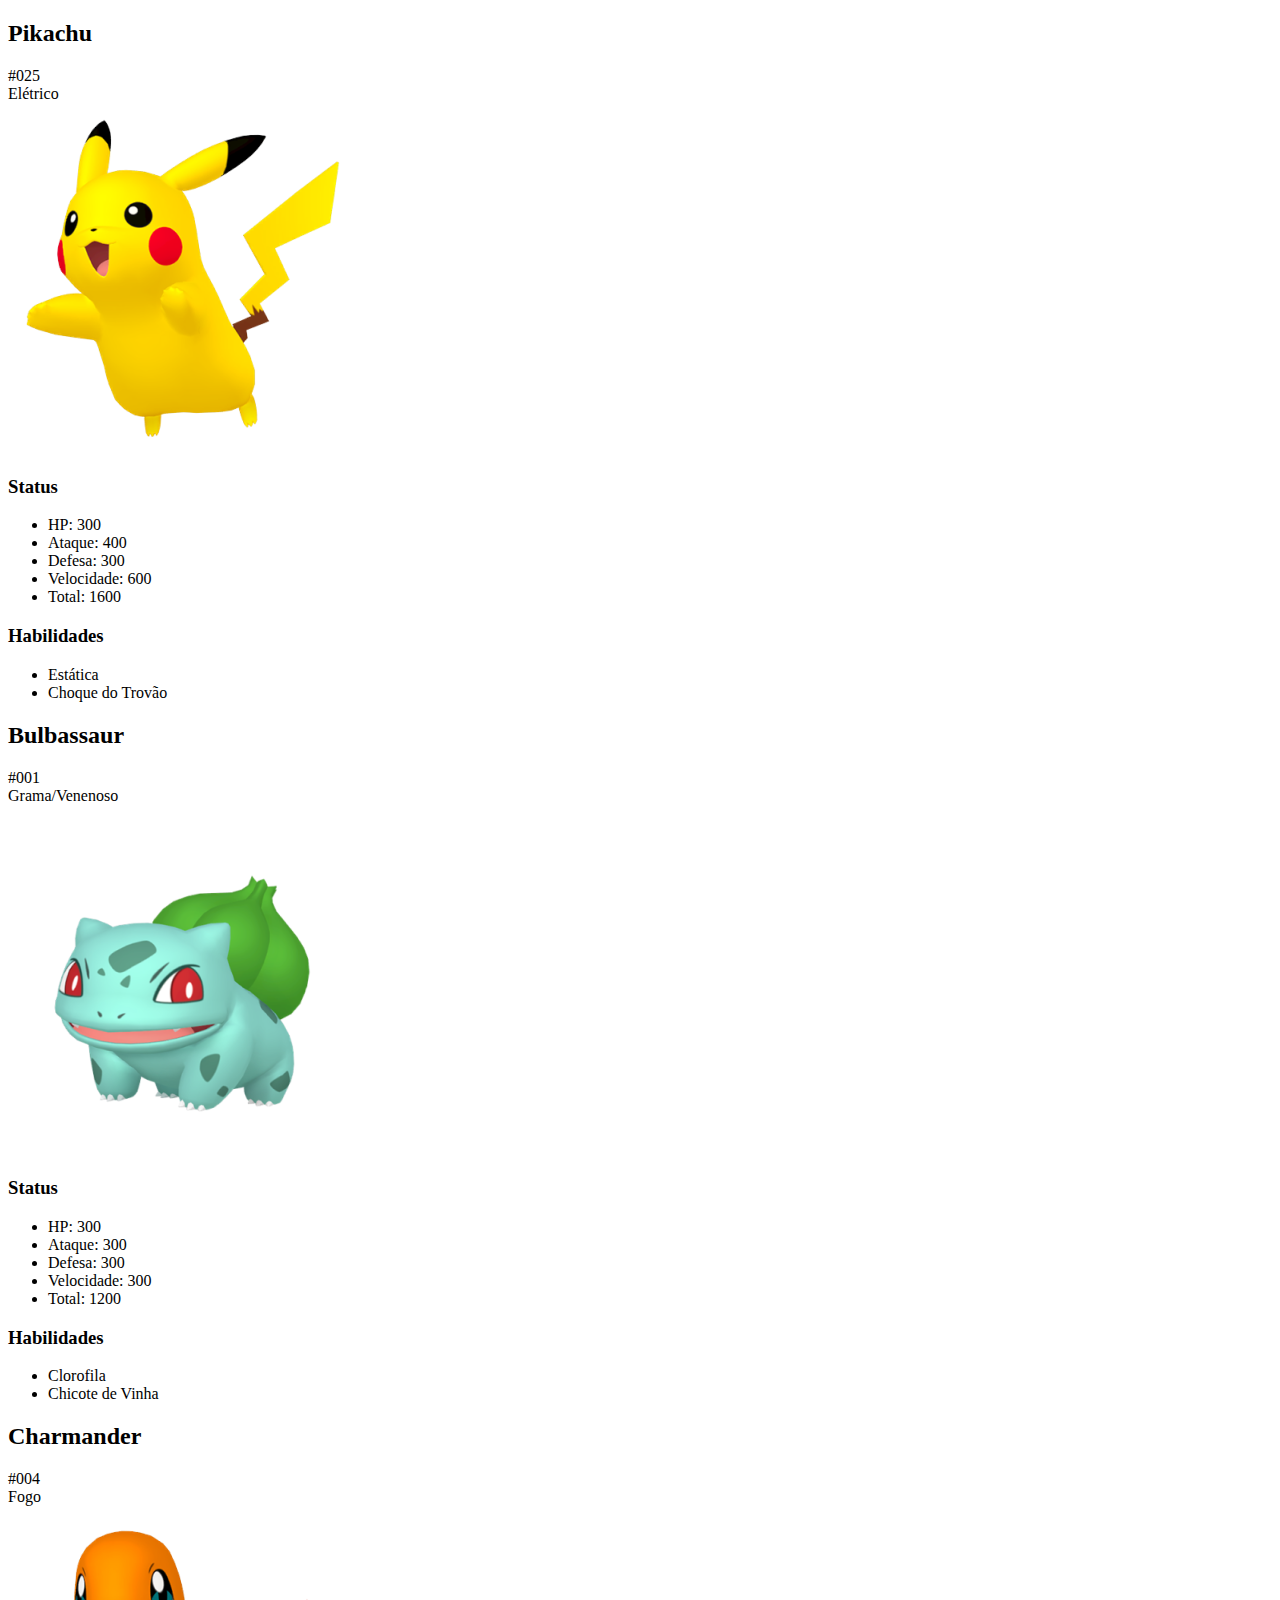
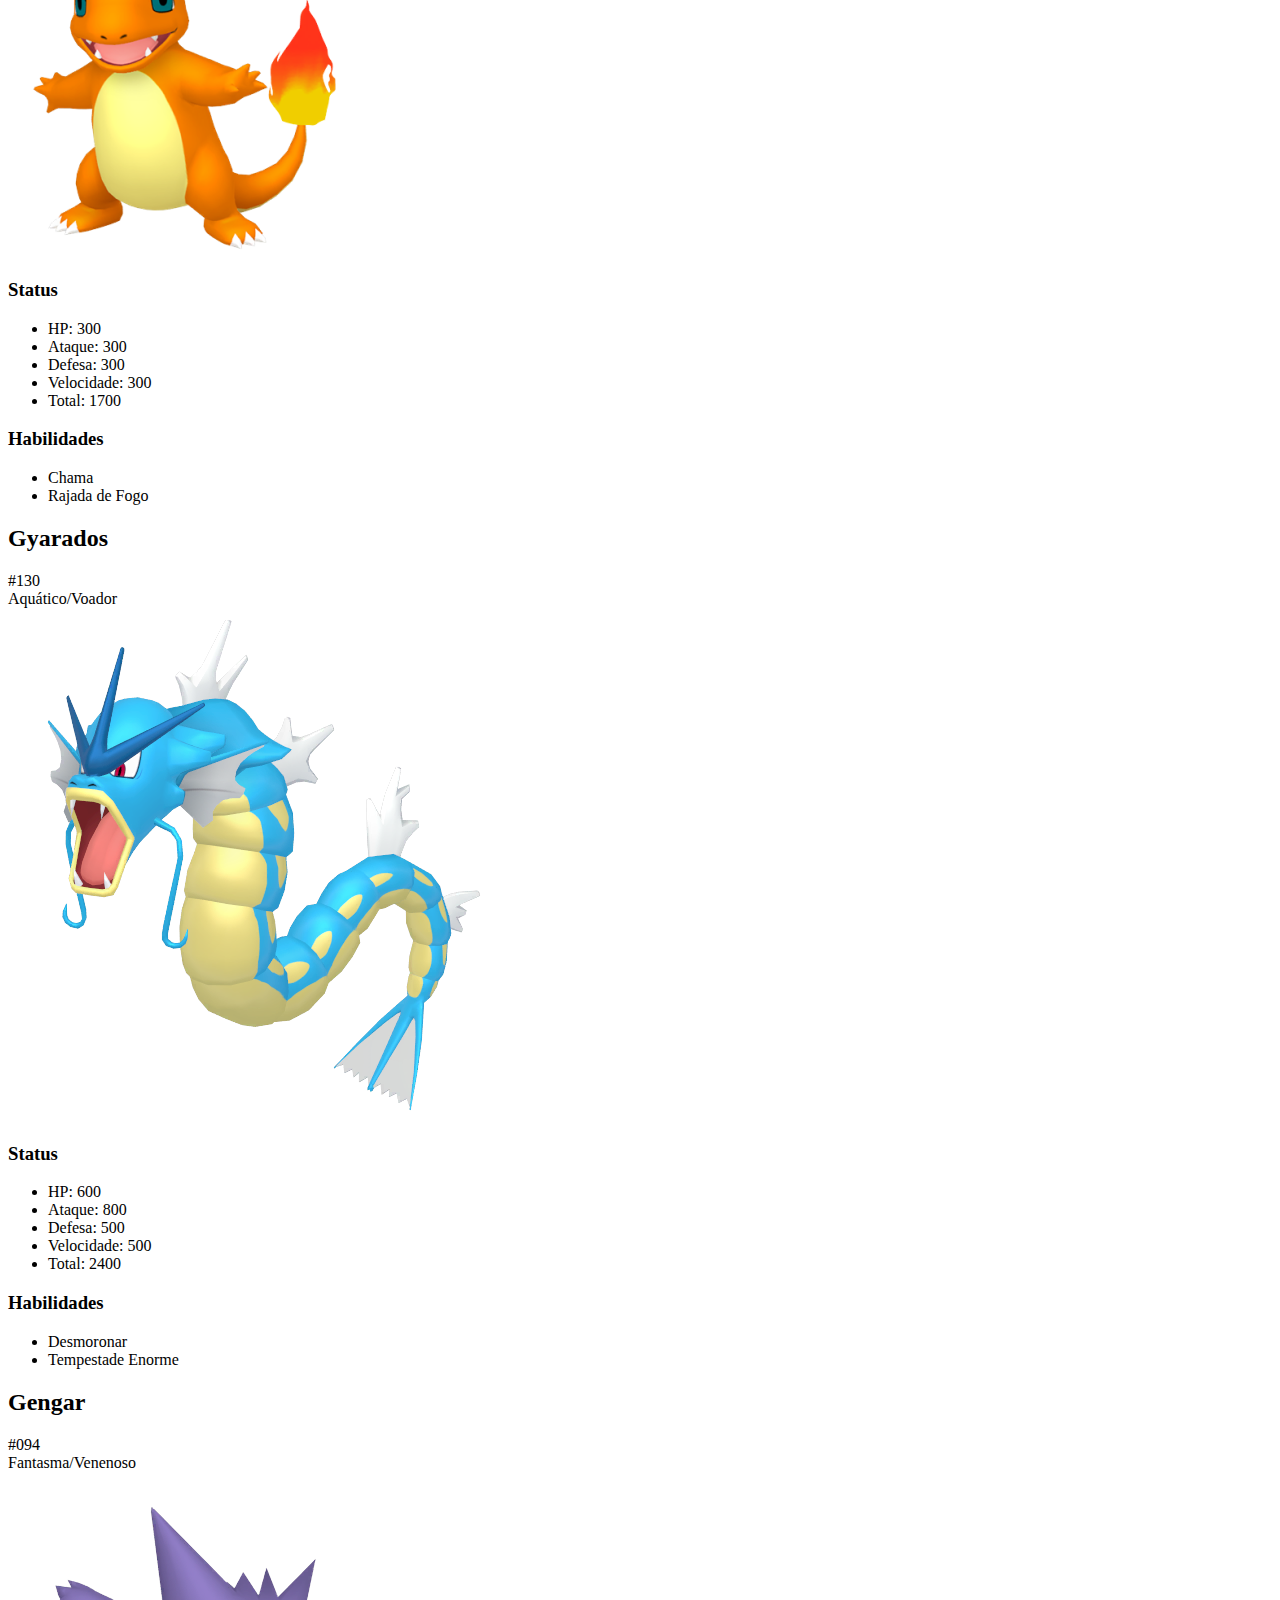
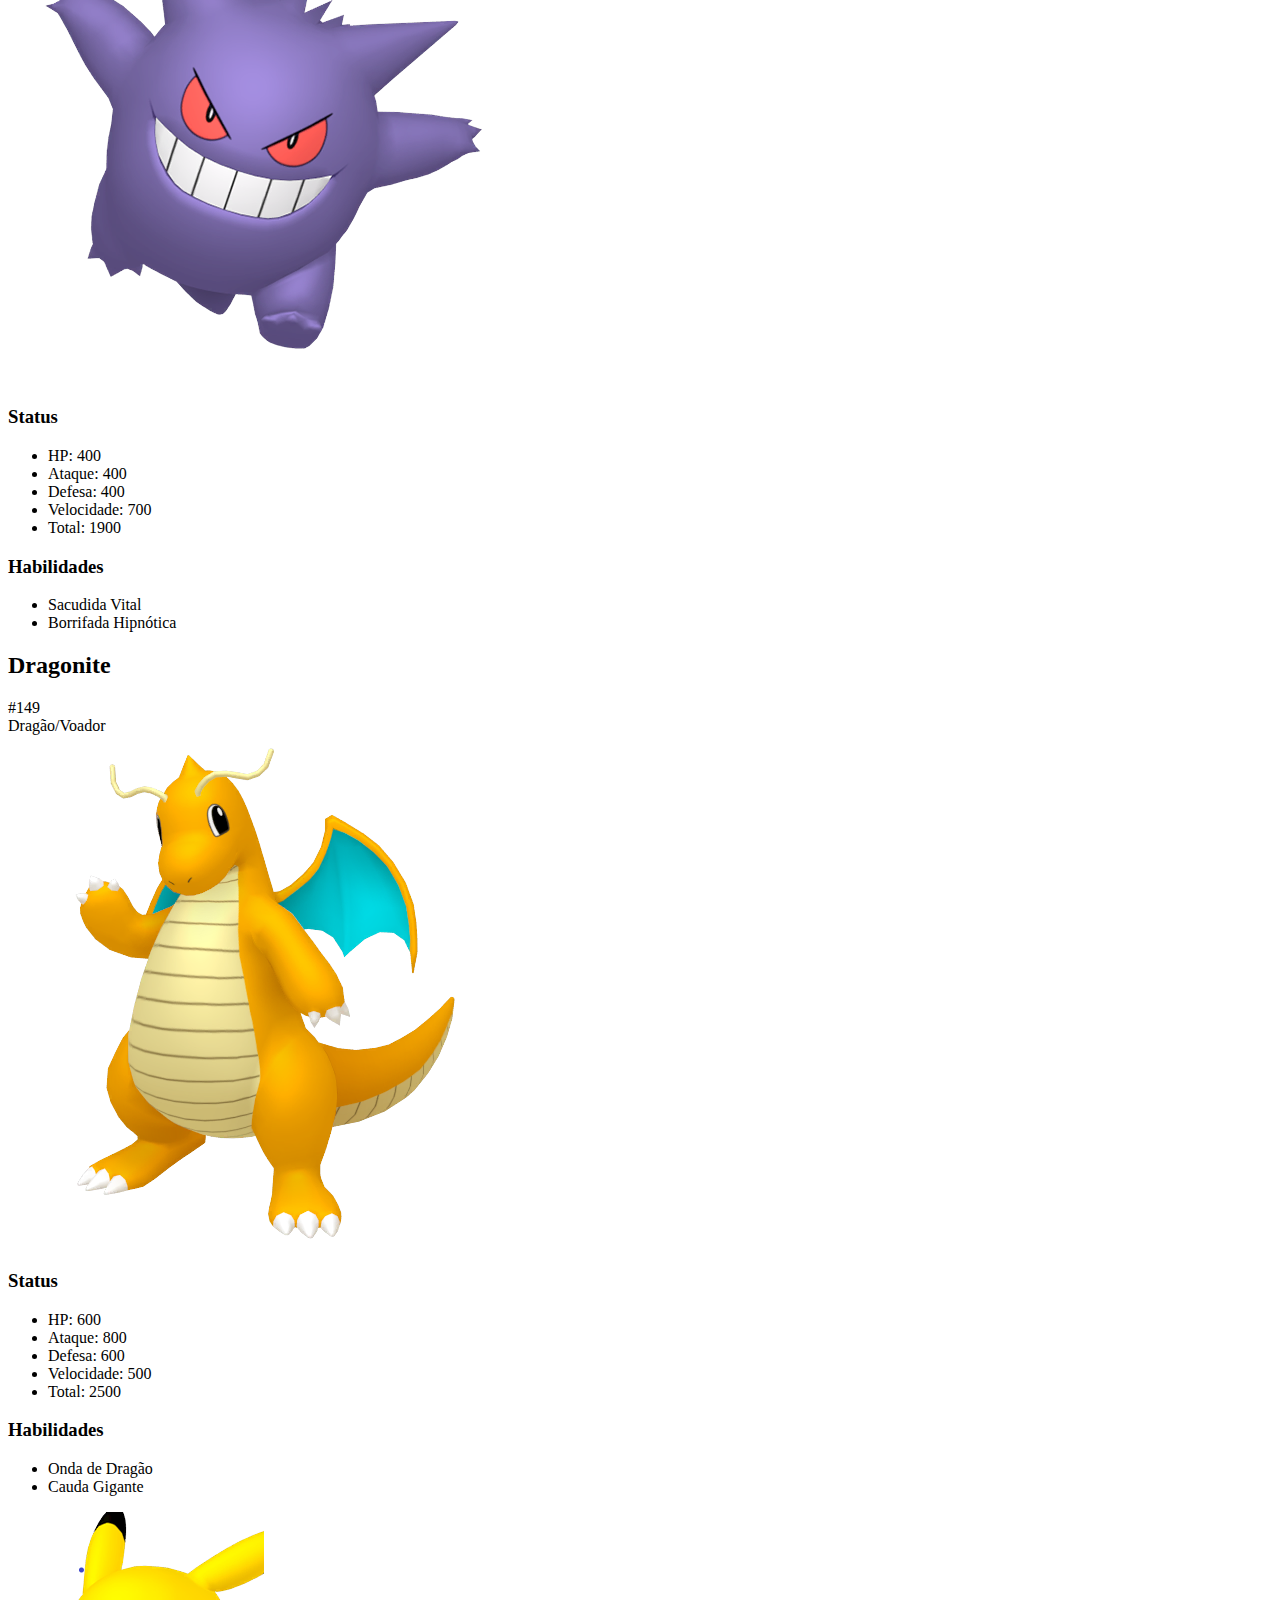
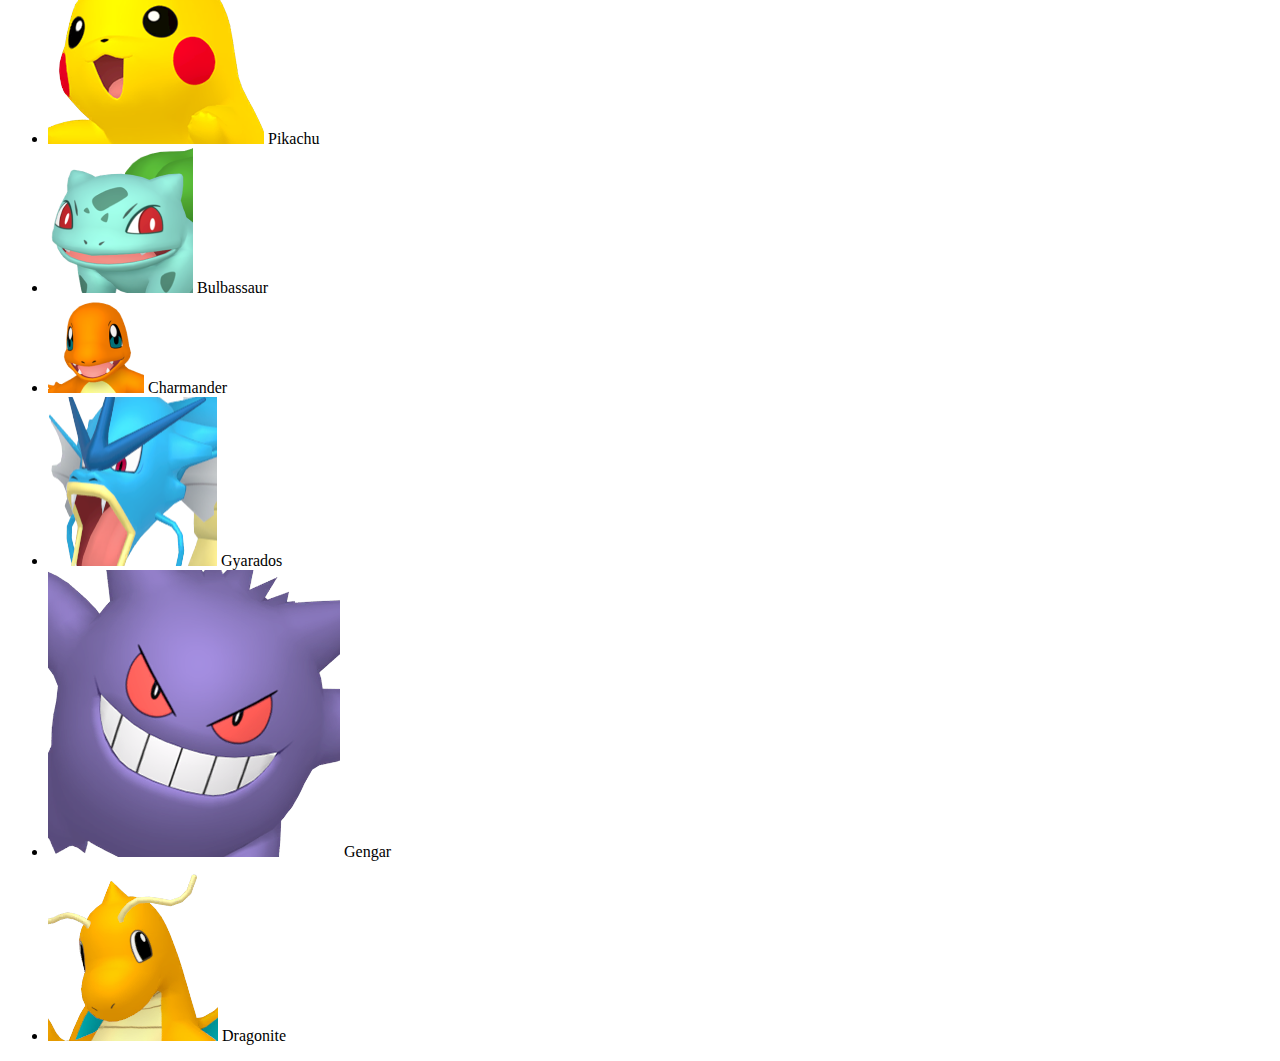
==== Pokedex/index.html @ 98654b88 "Atualizando repositório" ====
<!DOCTYPE html>
<html lang="pt-BR">

<head>
    <meta charset="UTF-8">
    <meta name="viewport" content="width=device-width, initial-scale=1.0">
    <title>Pokedex - Winter</title>
</head>

<body>
    <main>
        <div class="pokedex">
            <div class="cartoes-pokemon">
                <div class="cartao-pokemon">
                    <div class="cartao-topo">
                        <div class="detalhes">
                            <h2 class="nome">Pikachu</h2>
                            <span>#025</span>
                        </div>
                        <span class="tipo">Elétrico</span>

                        <div class="cartao-imagem">
                            <img src="scr/imagens/pikachu.png" alt="Imagem do Pikachu">
                        </div>
                        <div class="cartao-informacoes">
                            <div class="status">
                                <h3>Status</h3>
                                <ul>
                                    <li>HP: 300</li>
                                    <li>Ataque: 400</li>
                                    <li>Defesa: 300</li>
                                    <li>Velocidade: 600</li>
                                    <li>Total: 1600</li>
                                </ul>
                            </div>
                            <div class="habilidades">
                                <h3>Habilidades</h3>
                                <ul>
                                    <li>Estática</li>
                                    <li>Choque do Trovão</li>
                                </ul>
                            </div>
                        </div>
                    </div>
                </div>

                <div class="cartao-pokemon">
                    <div class="cartao-topo">
                        <div class="detalhes">
                            <h2 class="nome">Bulbassaur</h2>
                            <span>#001</span>
                        </div>
                        <span class="tipo">Grama/Venenoso</span>

                        <div class="cartao-imagem">
                            <img src="scr/imagens/bulbasaur.png" alt="Imagem do Bulbassaur">
                        </div>
                        <div class="cartao-informacoes">
                            <div class="status">
                                <h3>Status</h3>
                                <ul>
                                    <li>HP: 300</li>
                                    <li>Ataque: 300</li>
                                    <li>Defesa: 300</li>
                                    <li>Velocidade: 300</li>
                                    <li>Total: 1200</li>
                                </ul>
                            </div>
                            <div class="habilidades">
                                <h3>Habilidades</h3>
                                <ul>
                                    <li>Clorofila</li>
                                    <li>Chicote de Vinha</li>
                                </ul>
                            </div>
                        </div>
                    </div>
                </div>

                <div class="cartao-pokemon">
                    <div class="cartao-topo">
                        <div class="detalhes">
                            <h2 class="nome">Charmander</h2>
                            <span>#004</span>
                        </div>
                        <span class="tipo">Fogo</span>

                        <div class="cartao-imagem">
                            <img src="scr/imagens/charmander.png" alt="Imagem do Charmander">
                        </div>
                        <div class="cartao-informacoes">
                            <div class="status">
                                <h3>Status</h3>
                                <ul>
                                    <li>HP: 300</li>
                                    <li>Ataque: 300</li>
                                    <li>Defesa: 300</li>
                                    <li>Velocidade: 300</li>
                                    <li>Total: 1700</li>
                                </ul>
                            </div>
                            <div class="habilidades">
                                <h3>Habilidades</h3>
                                <ul>
                                    <li>Chama</li>
                                    <li>Rajada de Fogo</li>
                                </ul>
                            </div>
                        </div>
                    </div>
                </div>

                <div class="cartao-pokemon">
                    <div class="cartao-topo">
                        <div class="detalhes">
                            <h2 class="nome">Gyarados</h2>
                            <span>#130</span>
                        </div>
                        <span class="tipo">Aquático/Voador</span>

                        <div class="cartao-imagem">
                            <img src="scr/imagens/gyarados.png" alt="Imagem do Gyarados">
                        </div>
                        <div class="cartao-informacoes">
                            <div class="status">
                                <h3>Status</h3>
                                <ul>
                                    <li>HP: 600</li>
                                    <li>Ataque: 800</li>
                                    <li>Defesa: 500</li>
                                    <li>Velocidade: 500</li>
                                    <li>Total: 2400</li>
                                </ul>
                            </div>
                            <div class="habilidades">
                                <h3>Habilidades</h3>
                                <ul>
                                    <li>Desmoronar</li>
                                    <li>Tempestade Enorme</li>
                                </ul>
                            </div>
                        </div>
                    </div>

                </div>

                <div class="cartao-pokemon">
                    <div class="cartao-topo">
                        <div class="detalhes">
                            <h2 class="nome">Gengar</h2>
                            <span>#094</span>
                        </div>
                        <span class="tipo">Fantasma/Venenoso</span>

                        <div class="cartao-imagem">
                            <img src="scr/imagens/gengar.png" alt="Imagem do Gengar">
                        </div>
                        <div class="cartao-informacoes">
                            <div class="status">
                                <h3>Status</h3>
                                <ul>
                                    <li>HP: 400</li>
                                    <li>Ataque: 400</li>
                                    <li>Defesa: 400</li>
                                    <li>Velocidade: 700</li>
                                    <li>Total: 1900</li>
                                </ul>
                            </div>
                            <div class="habilidades">
                                <h3>Habilidades</h3>
                                <ul>
                                    <li>Sacudida Vital</li>
                                    <li>Borrifada Hipnótica</li>
                                </ul>
                            </div>
                        </div>
                    </div>
                </div>

                <div class="cartao-pokemon">
                    <div class="cartao-topo">
                        <div class="detalhes">
                            <h2 class="nome">Dragonite</h2>
                            <span>#149</span>
                        </div>
                        <span class="tipo">Dragão/Voador</span>

                        <div class="cartao-imagem">
                            <img src="scr/imagens/dragonite.png" alt="Imagem do Dragonite">
                        </div>
                        <div class="cartao-informacoes">
                            <div class="status">
                                <h3>Status</h3>
                                <ul>
                                    <li>HP: 600</li>
                                    <li>Ataque: 800</li>
                                    <li>Defesa: 600</li>
                                    <li>Velocidade: 500</li>
                                    <li>Total: 2500</li>
                                </ul>
                            </div>
                            <div class="habilidades">
                                <h3>Habilidades</h3>
                                <ul>
                                    <li>Onda de Dragão</li>
                                    <li>Cauda Gigante</li>
                                </ul>
                            </div>
                        </div>
                    </div>
                </div>
            </div>

            <nav class="listagem">
                <ul>
                    <li class="pokemon">
                        <img src="scr/imagens/cabeca-pikachu.png" alt="Cabeça do Pikachu">
                        <span>Pikachu</span>
                    </li>
                    <li class="pokemon">
                        <img src="scr/imagens/cabeca-bulbasaur.png" alt="Cabeça do Bulbassaur">
                        <span>Bulbassaur</span>
                    </li>
                    <li class="pokemon">
                        <img src="scr/imagens/cabeca-charmander.png" alt="Cabeça do Charmander">
                        <span>Charmander</span>
                    </li>
                    <li class="pokemon">
                        <img src="scr/imagens/cabeca-gyarados.png" alt="Cabeça do Gyarados">
                        <span>Gyarados</span>
                    </li>
                    <li class="pokemon">
                        <img src="scr/imagens/cabeca-gengar.png" alt="Cabeça do Gengar">
                        <span>Gengar</span>
                    </li>
                    <li class="pokemon">
                        <img src="scr/imagens/cabeca-dragonite.png" alt="Cabeça do Dragonite">
                        <span>Dragonite</span>
                    </li>
                </ul>
            </nav>
        </div>
    </main>
</body>

</html>
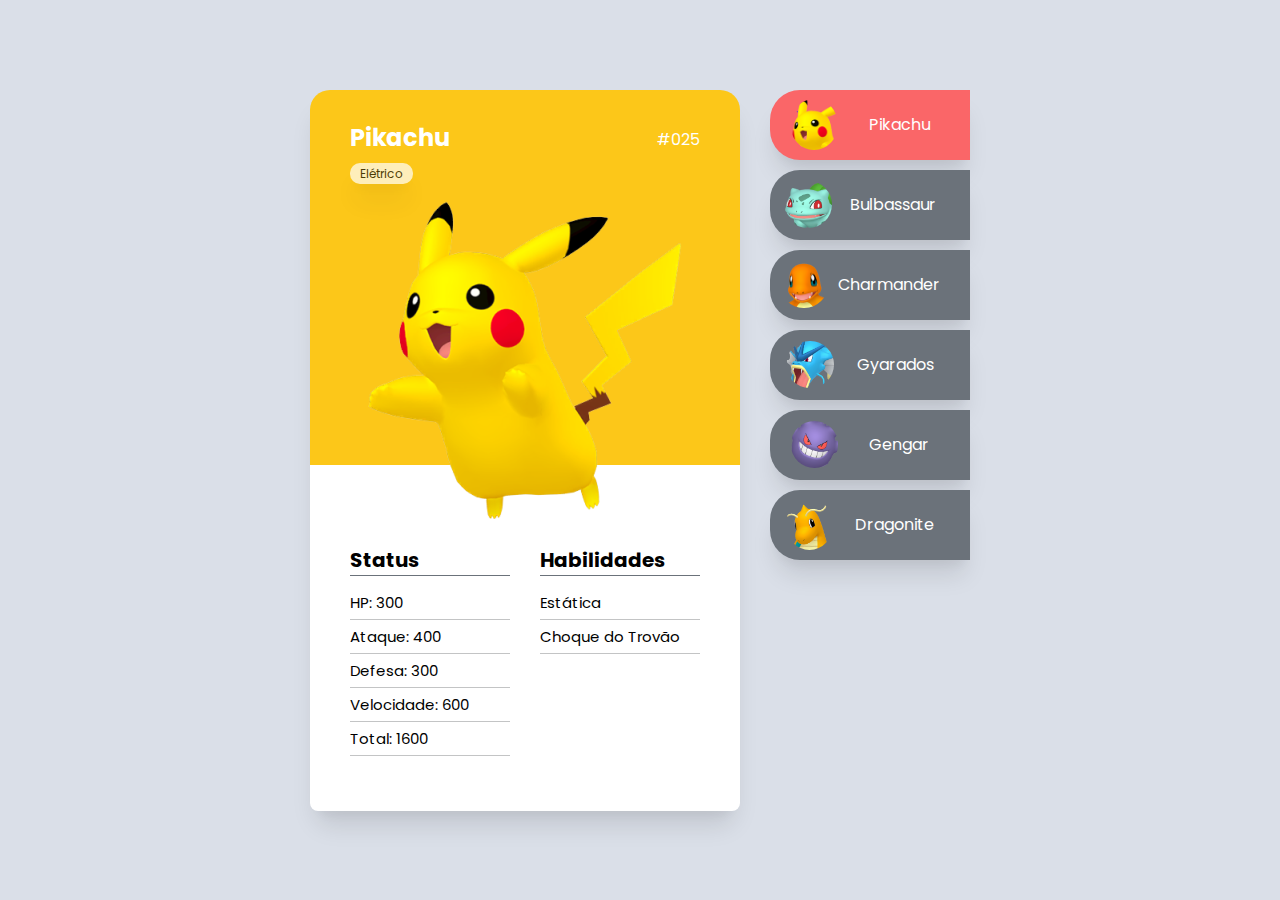
==== commit f4405e55: "Colocando CSS na Pokedex" ====
--- a/Pokedex/index.html
+++ b/Pokedex/index.html
@@ -5,13 +5,22 @@
     <meta charset="UTF-8">
     <meta name="viewport" content="width=device-width, initial-scale=1.0">
     <title>Pokedex - Winter</title>
+    <link rel="stylesheet" href="scr/css/reset.css">
+    <link rel="stylesheet" href="scr/css/global.css">
+    <link rel="stylesheet" href="scr/css/cartao.css">
+    <link rel="stylesheet" href="scr/css/listagem.css">
+    <link rel="stylesheet" href="scr/css/responsivo.css">
+
+    <link rel="preconnect" href="https://fonts.googleapis.com">
+    <link rel="preconnect" href="https://fonts.gstatic.com" crossorigin>
+    <link href="https://fonts.googleapis.com/css2?family=Poppins:wght@300;500;800&display=swap" rel="stylesheet">
 </head>
 
 <body>
     <main>
         <div class="pokedex">
             <div class="cartoes-pokemon">
-                <div class="cartao-pokemon">
+                <div class="cartao-pokemon aberto tipo-eletrico">
                     <div class="cartao-topo">
                         <div class="detalhes">
                             <h2 class="nome">Pikachu</h2>
@@ -22,29 +31,29 @@
                         <div class="cartao-imagem">
                             <img src="scr/imagens/pikachu.png" alt="Imagem do Pikachu">
                         </div>
-                        <div class="cartao-informacoes">
-                            <div class="status">
-                                <h3>Status</h3>
-                                <ul>
-                                    <li>HP: 300</li>
-                                    <li>Ataque: 400</li>
-                                    <li>Defesa: 300</li>
-                                    <li>Velocidade: 600</li>
-                                    <li>Total: 1600</li>
-                                </ul>
-                            </div>
-                            <div class="habilidades">
-                                <h3>Habilidades</h3>
-                                <ul>
-                                    <li>Estática</li>
-                                    <li>Choque do Trovão</li>
-                                </ul>
-                            </div>
-                        </div>
-                    </div>
-                </div>
-
-                <div class="cartao-pokemon">
+                    </div>
+                    <div class="cartao-informacoes">
+                        <div class="status">
+                            <h3>Status</h3>
+                            <ul>
+                                <li>HP: 300</li>
+                                <li>Ataque: 400</li>
+                                <li>Defesa: 300</li>
+                                <li>Velocidade: 600</li>
+                                <li>Total: 1600</li>
+                            </ul>
+                        </div>
+                        <div class="habilidades">
+                            <h3>Habilidades</h3>
+                            <ul>
+                                <li>Estática</li>
+                                <li>Choque do Trovão</li>
+                            </ul>
+                        </div>
+                    </div>
+                </div>
+
+                <div class="cartao-pokemon tipo-grama">
                     <div class="cartao-topo">
                         <div class="detalhes">
                             <h2 class="nome">Bulbassaur</h2>
@@ -55,29 +64,29 @@
                         <div class="cartao-imagem">
                             <img src="scr/imagens/bulbasaur.png" alt="Imagem do Bulbassaur">
                         </div>
-                        <div class="cartao-informacoes">
-                            <div class="status">
-                                <h3>Status</h3>
-                                <ul>
-                                    <li>HP: 300</li>
-                                    <li>Ataque: 300</li>
-                                    <li>Defesa: 300</li>
-                                    <li>Velocidade: 300</li>
-                                    <li>Total: 1200</li>
-                                </ul>
-                            </div>
-                            <div class="habilidades">
-                                <h3>Habilidades</h3>
-                                <ul>
-                                    <li>Clorofila</li>
-                                    <li>Chicote de Vinha</li>
-                                </ul>
-                            </div>
-                        </div>
-                    </div>
-                </div>
-
-                <div class="cartao-pokemon">
+                    </div>
+                    <div class="cartao-informacoes">
+                        <div class="status">
+                            <h3>Status</h3>
+                            <ul>
+                                <li>HP: 300</li>
+                                <li>Ataque: 300</li>
+                                <li>Defesa: 300</li>
+                                <li>Velocidade: 300</li>
+                                <li>Total: 1200</li>
+                            </ul>
+                        </div>
+                        <div class="habilidades">
+                            <h3>Habilidades</h3>
+                            <ul>
+                                <li>Clorofila</li>
+                                <li>Chicote de Vinha</li>
+                            </ul>
+                        </div>
+                    </div>
+                </div>
+
+                <div class="cartao-pokemon tipo-fogo">
                     <div class="cartao-topo">
                         <div class="detalhes">
                             <h2 class="nome">Charmander</h2>
@@ -88,29 +97,29 @@
                         <div class="cartao-imagem">
                             <img src="scr/imagens/charmander.png" alt="Imagem do Charmander">
                         </div>
-                        <div class="cartao-informacoes">
-                            <div class="status">
-                                <h3>Status</h3>
-                                <ul>
-                                    <li>HP: 300</li>
-                                    <li>Ataque: 300</li>
-                                    <li>Defesa: 300</li>
-                                    <li>Velocidade: 300</li>
-                                    <li>Total: 1700</li>
-                                </ul>
-                            </div>
-                            <div class="habilidades">
-                                <h3>Habilidades</h3>
-                                <ul>
-                                    <li>Chama</li>
-                                    <li>Rajada de Fogo</li>
-                                </ul>
-                            </div>
-                        </div>
-                    </div>
-                </div>
-
-                <div class="cartao-pokemon">
+                    </div>
+                    <div class="cartao-informacoes">
+                        <div class="status">
+                            <h3>Status</h3>
+                            <ul>
+                                <li>HP: 300</li>
+                                <li>Ataque: 300</li>
+                                <li>Defesa: 300</li>
+                                <li>Velocidade: 300</li>
+                                <li>Total: 1700</li>
+                            </ul>
+                        </div>
+                        <div class="habilidades">
+                            <h3>Habilidades</h3>
+                            <ul>
+                                <li>Chama</li>
+                                <li>Rajada de Fogo</li>
+                            </ul>
+                        </div>
+                    </div>
+                </div>
+
+                <div class="cartao-pokemon tipo-agua">
                     <div class="cartao-topo">
                         <div class="detalhes">
                             <h2 class="nome">Gyarados</h2>
@@ -121,30 +130,30 @@
                         <div class="cartao-imagem">
                             <img src="scr/imagens/gyarados.png" alt="Imagem do Gyarados">
                         </div>
-                        <div class="cartao-informacoes">
-                            <div class="status">
-                                <h3>Status</h3>
-                                <ul>
-                                    <li>HP: 600</li>
-                                    <li>Ataque: 800</li>
-                                    <li>Defesa: 500</li>
-                                    <li>Velocidade: 500</li>
-                                    <li>Total: 2400</li>
-                                </ul>
-                            </div>
-                            <div class="habilidades">
-                                <h3>Habilidades</h3>
-                                <ul>
-                                    <li>Desmoronar</li>
-                                    <li>Tempestade Enorme</li>
-                                </ul>
-                            </div>
-                        </div>
-                    </div>
-
-                </div>
-
-                <div class="cartao-pokemon">
+                    </div>
+                    <div class="cartao-informacoes">
+                        <div class="status">
+                            <h3>Status</h3>
+                            <ul>
+                                <li>HP: 600</li>
+                                <li>Ataque: 800</li>
+                                <li>Defesa: 500</li>
+                                <li>Velocidade: 500</li>
+                                <li>Total: 2400</li>
+                            </ul>
+                        </div>
+                        <div class="habilidades">
+                            <h3>Habilidades</h3>
+                            <ul>
+                                <li>Desmoronar</li>
+                                <li>Tempestade Enorme</li>
+                            </ul>
+                        </div>
+                    </div>
+                </div>
+
+
+                <div class="cartao-pokemon tipo-trevas">
                     <div class="cartao-topo">
                         <div class="detalhes">
                             <h2 class="nome">Gengar</h2>
@@ -155,29 +164,29 @@
                         <div class="cartao-imagem">
                             <img src="scr/imagens/gengar.png" alt="Imagem do Gengar">
                         </div>
-                        <div class="cartao-informacoes">
-                            <div class="status">
-                                <h3>Status</h3>
-                                <ul>
-                                    <li>HP: 400</li>
-                                    <li>Ataque: 400</li>
-                                    <li>Defesa: 400</li>
-                                    <li>Velocidade: 700</li>
-                                    <li>Total: 1900</li>
-                                </ul>
-                            </div>
-                            <div class="habilidades">
-                                <h3>Habilidades</h3>
-                                <ul>
-                                    <li>Sacudida Vital</li>
-                                    <li>Borrifada Hipnótica</li>
-                                </ul>
-                            </div>
-                        </div>
-                    </div>
-                </div>
-
-                <div class="cartao-pokemon">
+                    </div>
+                    <div class="cartao-informacoes">
+                        <div class="status">
+                            <h3>Status</h3>
+                            <ul>
+                                <li>HP: 400</li>
+                                <li>Ataque: 400</li>
+                                <li>Defesa: 400</li>
+                                <li>Velocidade: 700</li>
+                                <li>Total: 1900</li>
+                            </ul>
+                        </div>
+                        <div class="habilidades">
+                            <h3>Habilidades</h3>
+                            <ul>
+                                <li>Sacudida Vital</li>
+                                <li>Borrifada Hipnótica</li>
+                            </ul>
+                        </div>
+                    </div>
+                </div>
+
+                <div class="cartao-pokemon tipo-dragao">
                     <div class="cartao-topo">
                         <div class="detalhes">
                             <h2 class="nome">Dragonite</h2>
@@ -188,24 +197,24 @@
                         <div class="cartao-imagem">
                             <img src="scr/imagens/dragonite.png" alt="Imagem do Dragonite">
                         </div>
-                        <div class="cartao-informacoes">
-                            <div class="status">
-                                <h3>Status</h3>
-                                <ul>
-                                    <li>HP: 600</li>
-                                    <li>Ataque: 800</li>
-                                    <li>Defesa: 600</li>
-                                    <li>Velocidade: 500</li>
-                                    <li>Total: 2500</li>
-                                </ul>
-                            </div>
-                            <div class="habilidades">
-                                <h3>Habilidades</h3>
-                                <ul>
-                                    <li>Onda de Dragão</li>
-                                    <li>Cauda Gigante</li>
-                                </ul>
-                            </div>
+                    </div>
+                    <div class="cartao-informacoes">
+                        <div class="status">
+                            <h3>Status</h3>
+                            <ul>
+                                <li>HP: 600</li>
+                                <li>Ataque: 800</li>
+                                <li>Defesa: 600</li>
+                                <li>Velocidade: 500</li>
+                                <li>Total: 2500</li>
+                            </ul>
+                        </div>
+                        <div class="habilidades">
+                            <h3>Habilidades</h3>
+                            <ul>
+                                <li>Onda de Dragão</li>
+                                <li>Cauda Gigante</li>
+                            </ul>
                         </div>
                     </div>
                 </div>
@@ -213,7 +222,7 @@
 
             <nav class="listagem">
                 <ul>
-                    <li class="pokemon">
+                    <li class="pokemon ativo">
                         <img src="scr/imagens/cabeca-pikachu.png" alt="Cabeça do Pikachu">
                         <span>Pikachu</span>
                     </li>
--- a/Pokedex/scr/css/global.css
+++ b/Pokedex/scr/css/global.css
@@ -0,0 +1,17 @@
+body{
+    font-family: 'Poppins', sans-serif;
+}
+
+main{
+    min-height: 100vh;
+    display: flex;
+    align-items: center;
+    justify-content: center;
+    background-color: #DADFE8;
+}
+
+.pokedex{    
+    display: flex;
+    gap:30px;
+    padding: 30px 0;    
+}--- a/Pokedex/scr/css/cartao.css
+++ b/Pokedex/scr/css/cartao.css
@@ -0,0 +1,95 @@
+.cartao-pokemon{
+    display: none;
+    box-shadow: rgba(0, 0, 0, 0.1) 0px 20px 25px -5px, rgba(0, 0, 0, 0.04) 0px 10px 10px -5px;
+    border-radius: 20px;
+    
+}
+
+.cartao-pokemon .cartao-topo{
+    padding: 30px 40px 0;
+}
+
+.cartao-pokemon .nome{
+    margin-bottom: 5px;
+}
+
+.cartao-pokemon .tipo{
+    font-size: 12px;
+    background-color: white;
+    opacity: 0.7;
+    border-radius: 10px;
+    padding: 2px 10px;
+    box-shadow: rgba(0, 0, 0, 0.1) 0px 20px 25px -5px, rgba(0, 0, 0, 0.04) 0px 10px 10px -5px;
+}
+
+.cartao-pokemon .detalhes{
+    color: white;
+    display: flex;
+    justify-content: space-between;
+    align-items: center;
+}
+
+.cartao-pokemon .cartao-imagem{
+    width: 350px;
+    height: 350px;
+}
+
+.cartao-pokemon img{
+    max-height: 100%;
+}
+
+.cartao-pokemon .cartao-informacoes{
+    display: flex;
+    justify-content: space-between;
+    background-color: white;
+    padding: 80px 30px 50px;
+    margin-top: -70px;
+    border-bottom-left-radius: 8px;
+    border-bottom-right-radius: 8px;
+}
+
+.cartao-pokemon .cartao-informacoes h3{
+    font-size: 20px;
+    margin-bottom: 15px;
+    border-bottom: 1px solid #6B727A;
+}
+
+.cartao-pokemon .cartao-informacoes .status, .cartao-pokemon .cartao-informacoes .habilidades{
+    padding: 0 10px;
+    width: 180px;
+}
+
+.cartao-pokemon .cartao-informacoes .habilidades ul li, .cartao-pokemon .cartao-informacoes .status ul li{
+    border-bottom: 1px solid #C3C4C5;
+    padding: 0 0 5px;
+    margin-bottom: 5px;
+    font-size: 15px;
+}
+
+.cartao-pokemon.aberto{
+    display: block;
+}
+
+.tipo-fogo{
+    background-color: #ED8A8B;
+}
+
+.tipo-eletrico{
+    background-color: #fcc719;
+}
+
+.tipo-agua{
+    background-color: #76befe;
+}
+
+.tipo-grama{
+    background-color: #49d0b0;
+}
+
+.tipo-trevas{
+    background-color: #ba68c8;
+}
+
+.tipo-dragao{
+    background-color: #c29791;
+}--- a/Pokedex/scr/css/listagem.css
+++ b/Pokedex/scr/css/listagem.css
@@ -0,0 +1,36 @@
+.listagem {
+    max-width: 200px;
+}
+
+.listagem .pokemon{
+    display: flex;
+    align-items: center;
+    justify-content: space-around;
+    margin-bottom: 10px;
+    background-color: #6b727a;
+    color: white;
+    padding: 0 5px;
+    cursor: pointer;
+    border-top-left-radius: 30px;
+    border-bottom-left-radius: 30px;
+    min-height: 70px;
+    box-shadow: rgba(0, 0, 0, 0.1) 0px 20px 25px -5px, rgba(0, 0, 0, 0.04) 0px 10px 10px -5px;
+    transition: 0,15s ease-in-out;
+}
+
+.listagem .pokemon:hover{
+    transform: scale(1.15);
+}
+
+.listagem .pokemon img{
+    width: 25%;
+    border-radius: 50%;
+}
+
+.listagem .pokemon span{
+    padding-right: 20px;
+}
+
+.listagem .pokemon.ativo{
+    background-color: #FA6668;
+}--- a/Pokedex/scr/css/responsivo.css
+++ b/Pokedex/scr/css/responsivo.css
@@ -0,0 +1,58 @@
+@media (max-width: 750px) {
+    body{
+        font-size: 12px;
+    }
+
+    .pokedex {
+        flex-direction: column;
+        padding: 30px 0;
+    }
+
+    .cartao-pokemon {
+        max-width: 300px;
+    }
+
+    .cartao-pokemon .cartao-imagem {
+        width: 200px;
+        height: 200px;
+    }
+
+    .cartao-pokemon .cartao-informacoes {
+        padding: 60px 30px 30px;
+        margin-top: -50px;
+    }
+
+    .cartao-pokemon .cartao-informacoes .informacoes{
+        display: flex;
+        justify-content: space-between;
+        padding: 0;
+    }
+
+    .cartao-pokemon .cartao-informacoes h3{
+        font-size: 16px;
+    }
+
+    .listagem{
+        max-width: 300px;
+    }
+
+    .listagem ul{
+        display: flex;
+        gap: 8px;
+        flex-wrap: wrap;
+        justify-content: space-between;
+    }
+
+    .listagem .pokemon {
+        width: 140px;
+        border-top-left-radius: 0;
+        border-bottom-left-radius: 0;
+        margin-bottom: 0;
+        border-radius: 8px;
+    }
+
+    .listagem .pokemon span{
+        padding-right: 5px;
+    }
+
+}